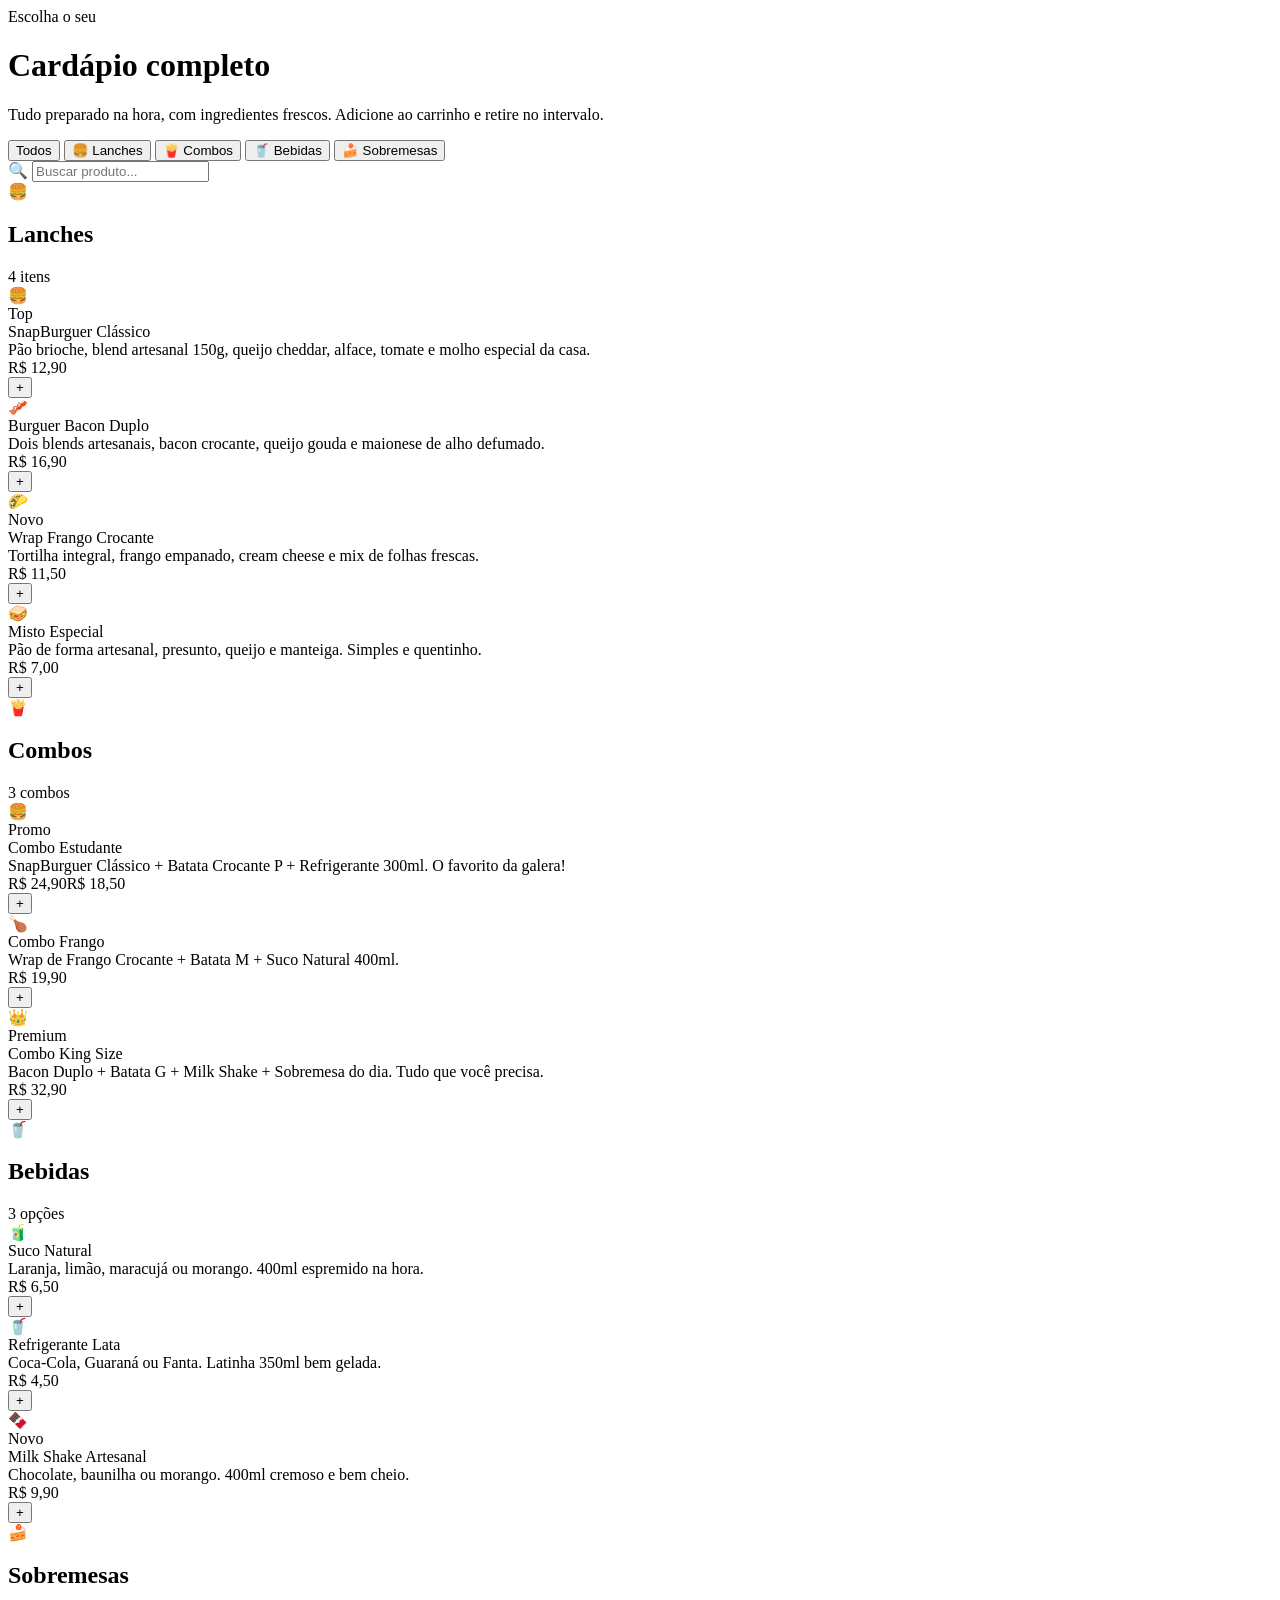
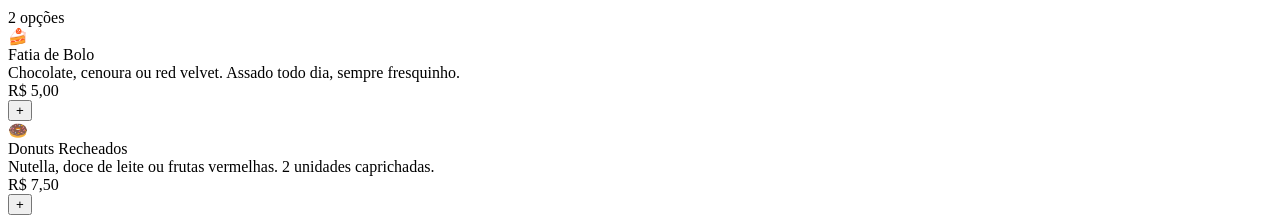
==== cardapio.html @ 7b3da9c2 "Add files via upload" ====
<!DOCTYPE html>
<html lang="pt-BR">
<head>
  <meta charset="UTF-8">
  <meta name="viewport" content="width=device-width, initial-scale=1.0">
  <title>Cardápio | SnapBite</title>
  <link rel="icon" href="data:image/svg+xml,<svg xmlns='http://www.w3.org/2000/svg' viewBox='0 0 100 100'><text y='.9em' font-size='90'>🍽️</text></svg>">
  <link rel="stylesheet" href="css/global.css">
  <link rel="stylesheet" href="css/cardapio.css">
</head>
<body>
  <script src="js/skeleton.js"></script>
  
  <main>
    <div class="page-hero">
      <div class="page-hero-inner">
        <span class="eyebrow">Escolha o seu</span>
        <h1>Cardápio completo</h1>
        <p>Tudo preparado na hora, com ingredientes frescos. Adicione ao carrinho e retire no intervalo.</p>
      </div>
    </div>

    <div class="filtros-wrap">
      <div class="filtros-inner">
        <button class="filtro-btn active" data-filtro="todos">Todos</button>
        <button class="filtro-btn" data-filtro="lanches">🍔 Lanches</button>
        <button class="filtro-btn" data-filtro="combos">🍟 Combos</button>
        <button class="filtro-btn" data-filtro="bebidas">🥤 Bebidas</button>
        <button class="filtro-btn" data-filtro="sobremesas">🍰 Sobremesas</button>
        <div class="busca-wrap">
          <span>🔍</span>
          <input type="text" id="busca-cardapio" placeholder="Buscar produto...">
        </div>
      </div>
    </div>

    <div class="cardapio-body">
      <!-- Lanches -->
      <div class="secao-bloco" id="sec-lanches">
        <div class="secao-header">
          <span class="secao-icon">🍔</span>
          <h2>Lanches</h2>
          <span class="secao-count">4 itens</span>
        </div>
        <div class="prods-grid">
          <div class="prod-card" data-categoria="lanches">
            <div class="prod-img">🍔<div class="prod-tags"><span class="tag tag-m">Top</span></div></div>
            <div class="prod-body">
              <div class="prod-nome">SnapBurguer Clássico</div>
              <div class="prod-desc">Pão brioche, blend artesanal 150g, queijo cheddar, alface, tomate e molho especial da casa.</div>
              <div class="prod-foot">
                <div class="prod-preco">R$ 12,90</div>
                <button class="btn-add" onclick="adicionarAoCarrinho({id:'snb1',nome:'SnapBurguer Clássico',preco:12.90,emoji:'🍔',desc:'Blend artesanal clássico'})">+</button>
              </div>
            </div>
          </div>
          <div class="prod-card" data-categoria="lanches">
            <div class="prod-img">🥓</div>
            <div class="prod-body">
              <div class="prod-nome">Burguer Bacon Duplo</div>
              <div class="prod-desc">Dois blends artesanais, bacon crocante, queijo gouda e maionese de alho defumado.</div>
              <div class="prod-foot">
                <div class="prod-preco">R$ 16,90</div>
                <button class="btn-add" onclick="adicionarAoCarrinho({id:'snb2',nome:'Burguer Bacon Duplo',preco:16.90,emoji:'🥓',desc:'Duplo com bacon'})">+</button>
              </div>
            </div>
          </div>
          <div class="prod-card" data-categoria="lanches">
            <div class="prod-img">🌮<div class="prod-tags"><span class="tag tag-o">Novo</span></div></div>
            <div class="prod-body">
              <div class="prod-nome">Wrap Frango Crocante</div>
              <div class="prod-desc">Tortilha integral, frango empanado, cream cheese e mix de folhas frescas.</div>
              <div class="prod-foot">
                <div class="prod-preco">R$ 11,50</div>
                <button class="btn-add" onclick="adicionarAoCarrinho({id:'snb3',nome:'Wrap Frango Crocante',preco:11.50,emoji:'🌮',desc:'Wrap crocante'})">+</button>
              </div>
            </div>
          </div>
          <div class="prod-card" data-categoria="lanches">
            <div class="prod-img">🥪</div>
            <div class="prod-body">
              <div class="prod-nome">Misto Especial</div>
              <div class="prod-desc">Pão de forma artesanal, presunto, queijo e manteiga. Simples e quentinho.</div>
              <div class="prod-foot">
                <div class="prod-preco">R$ 7,00</div>
                <button class="btn-add" onclick="adicionarAoCarrinho({id:'snb4',nome:'Misto Especial',preco:7.00,emoji:'🥪',desc:'Misto quentinho'})">+</button>
              </div>
            </div>
          </div>
        </div>
      </div>

      <!-- Combos -->
      <div class="secao-bloco" id="sec-combos">
        <div class="secao-header">
          <span class="secao-icon">🍟</span>
          <h2>Combos</h2>
          <span class="secao-count">3 combos</span>
        </div>
        <div class="prods-grid">
          <div class="prod-card" data-categoria="combos">
            <div class="prod-img">🍔<div class="prod-tags"><span class="tag tag-v">Promo</span></div></div>
            <div class="prod-body">
              <div class="prod-nome">Combo Estudante</div>
              <div class="prod-desc">SnapBurguer Clássico + Batata Crocante P + Refrigerante 300ml. O favorito da galera!</div>
              <div class="prod-foot">
                <div class="prod-preco"><span class="prod-preco-old">R$ 24,90</span>R$ 18,50</div>
                <button class="btn-add" onclick="adicionarAoCarrinho({id:'combo1',nome:'Combo Estudante',preco:18.50,emoji:'🍔',desc:'Burguer + Batata + Refri'})">+</button>
              </div>
            </div>
          </div>
          <div class="prod-card" data-categoria="combos">
            <div class="prod-img">🍗</div>
            <div class="prod-body">
              <div class="prod-nome">Combo Frango</div>
              <div class="prod-desc">Wrap de Frango Crocante + Batata M + Suco Natural 400ml.</div>
              <div class="prod-foot">
                <div class="prod-preco">R$ 19,90</div>
                <button class="btn-add" onclick="adicionarAoCarrinho({id:'combo2',nome:'Combo Frango',preco:19.90,emoji:'🍗',desc:'Wrap + Batata + Suco'})">+</button>
              </div>
            </div>
          </div>
          <div class="prod-card" data-categoria="combos">
            <div class="prod-img">👑<div class="prod-tags"><span class="tag tag-m">Premium</span></div></div>
            <div class="prod-body">
              <div class="prod-nome">Combo King Size</div>
              <div class="prod-desc">Bacon Duplo + Batata G + Milk Shake + Sobremesa do dia. Tudo que você precisa.</div>
              <div class="prod-foot">
                <div class="prod-preco">R$ 32,90</div>
                <button class="btn-add" onclick="adicionarAoCarrinho({id:'combo3',nome:'Combo King Size',preco:32.90,emoji:'👑',desc:'Combo premium completo'})">+</button>
              </div>
            </div>
          </div>
        </div>
      </div>

      <!-- Bebidas -->
      <div class="secao-bloco" id="sec-bebidas">
        <div class="secao-header">
          <span class="secao-icon">🥤</span>
          <h2>Bebidas</h2>
          <span class="secao-count">3 opções</span>
        </div>
        <div class="prods-grid">
          <div class="prod-card" data-categoria="bebidas">
            <div class="prod-img">🧃</div>
            <div class="prod-body">
              <div class="prod-nome">Suco Natural</div>
              <div class="prod-desc">Laranja, limão, maracujá ou morango. 400ml espremido na hora.</div>
              <div class="prod-foot">
                <div class="prod-preco">R$ 6,50</div>
                <button class="btn-add" onclick="adicionarAoCarrinho({id:'beb1',nome:'Suco Natural',preco:6.50,emoji:'🧃',desc:'400ml natural'})">+</button>
              </div>
            </div>
          </div>
          <div class="prod-card" data-categoria="bebidas">
            <div class="prod-img">🥤</div>
            <div class="prod-body">
              <div class="prod-nome">Refrigerante Lata</div>
              <div class="prod-desc">Coca-Cola, Guaraná ou Fanta. Latinha 350ml bem gelada.</div>
              <div class="prod-foot">
                <div class="prod-preco">R$ 4,50</div>
                <button class="btn-add" onclick="adicionarAoCarrinho({id:'beb2',nome:'Refrigerante Lata',preco:4.50,emoji:'🥤',desc:'Lata 350ml'})">+</button>
              </div>
            </div>
          </div>
          <div class="prod-card" data-categoria="bebidas">
            <div class="prod-img">🍫<div class="prod-tags"><span class="tag tag-o">Novo</span></div></div>
            <div class="prod-body">
              <div class="prod-nome">Milk Shake Artesanal</div>
              <div class="prod-desc">Chocolate, baunilha ou morango. 400ml cremoso e bem cheio.</div>
              <div class="prod-foot">
                <div class="prod-preco">R$ 9,90</div>
                <button class="btn-add" onclick="adicionarAoCarrinho({id:'beb3',nome:'Milk Shake Artesanal',preco:9.90,emoji:'🍫',desc:'Milk shake 400ml'})">+</button>
              </div>
            </div>
          </div>
        </div>
      </div>

      <!-- Sobremesas -->
      <div class="secao-bloco" id="sec-sobremesas">
        <div class="secao-header">
          <span class="secao-icon">🍰</span>
          <h2>Sobremesas</h2>
          <span class="secao-count">2 opções</span>
        </div>
        <div class="prods-grid">
          <div class="prod-card" data-categoria="sobremesas">
            <div class="prod-img">🍰</div>
            <div class="prod-body">
              <div class="prod-nome">Fatia de Bolo</div>
              <div class="prod-desc">Chocolate, cenoura ou red velvet. Assado todo dia, sempre fresquinho.</div>
              <div class="prod-foot">
                <div class="prod-preco">R$ 5,00</div>
                <button class="btn-add" onclick="adicionarAoCarrinho({id:'sob1',nome:'Fatia de Bolo',preco:5.00,emoji:'🍰',desc:'Bolo do dia'})">+</button>
              </div>
            </div>
          </div>
          <div class="prod-card" data-categoria="sobremesas">
            <div class="prod-img">🍩</div>
            <div class="prod-body">
              <div class="prod-nome">Donuts Recheados</div>
              <div class="prod-desc">Nutella, doce de leite ou frutas vermelhas. 2 unidades caprichadas.</div>
              <div class="prod-foot">
                <div class="prod-preco">R$ 7,50</div>
                <button class="btn-add" onclick="adicionarAoCarrinho({id:'sob2',nome:'Donuts Recheados',preco:7.50,emoji:'🍩',desc:'2 donuts recheados'})">+</button>
              </div>
            </div>
          </div>
        </div>
      </div>
    </div>
  </main>
  <script src="js/components.js"></script>
  <script src="js/app.js"></script>
<script type="module" src="backend/firebase-auth.js"></script>
</body>
</html>
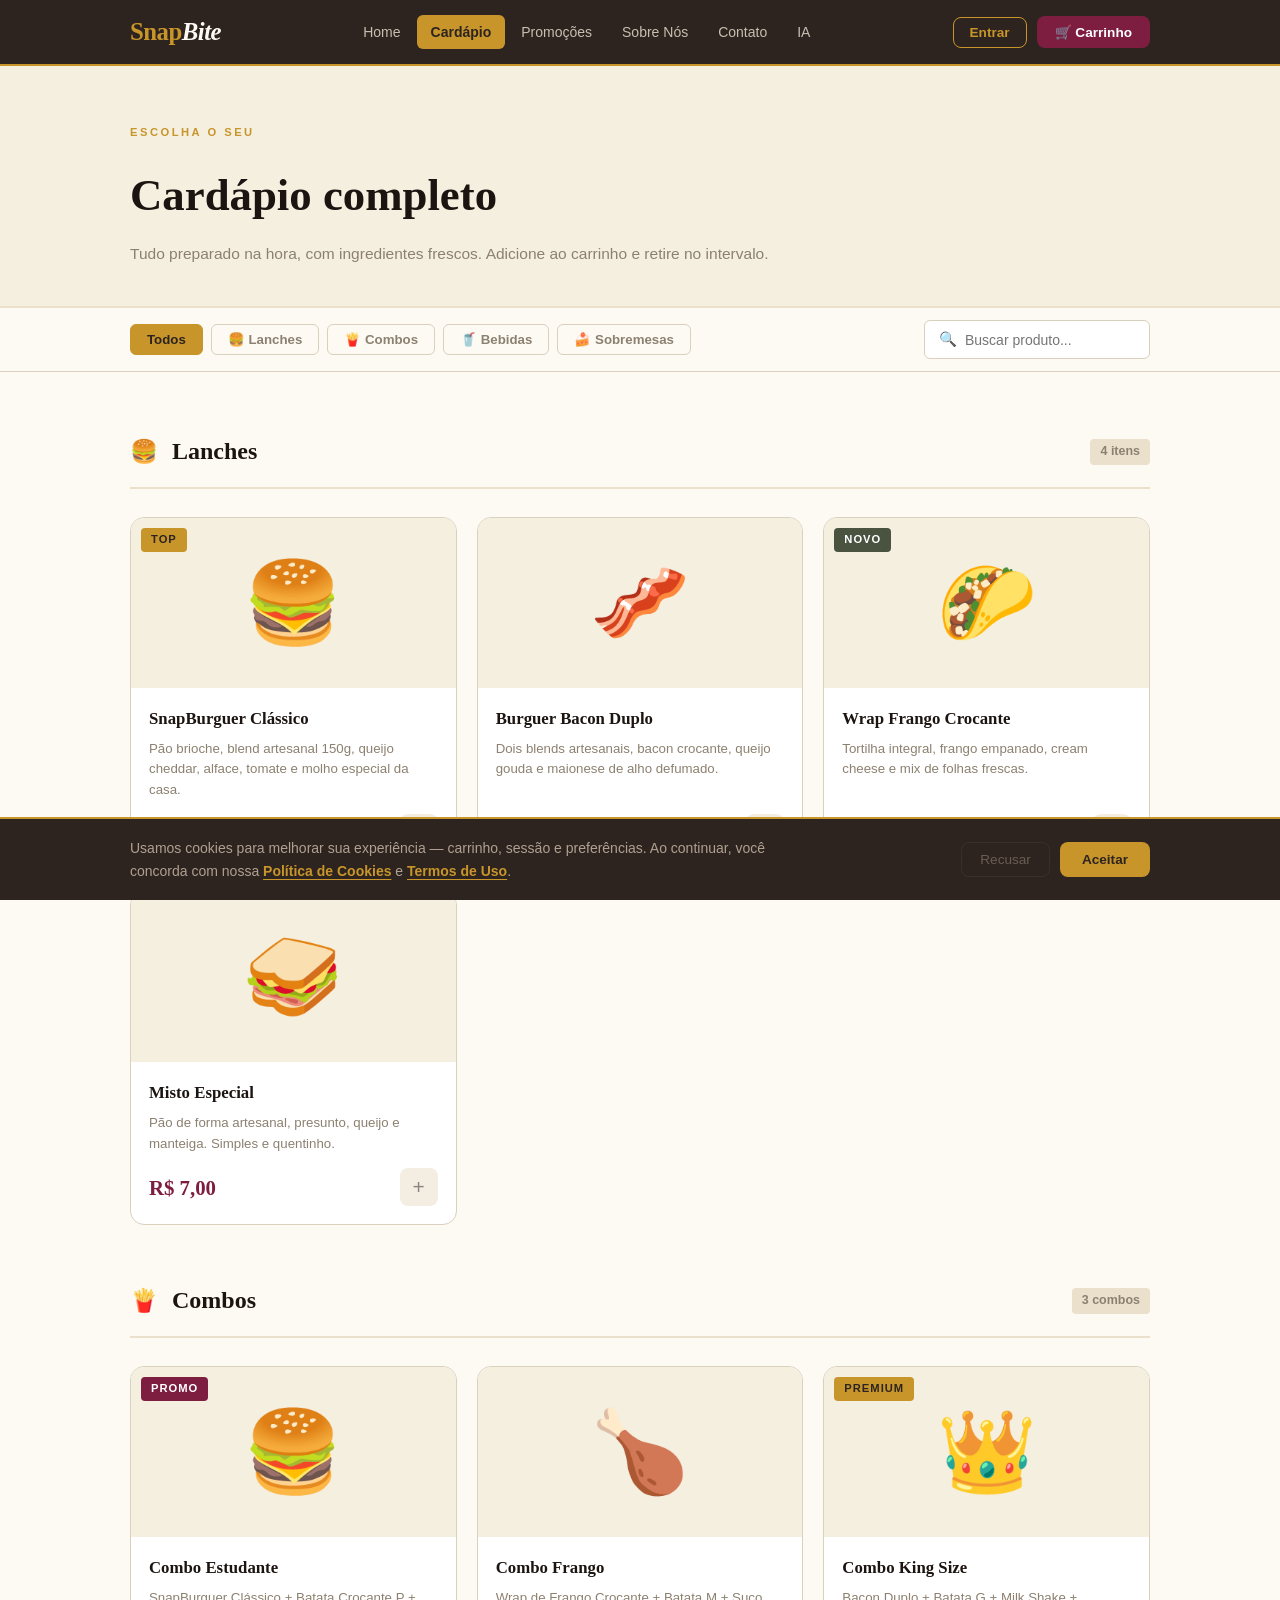
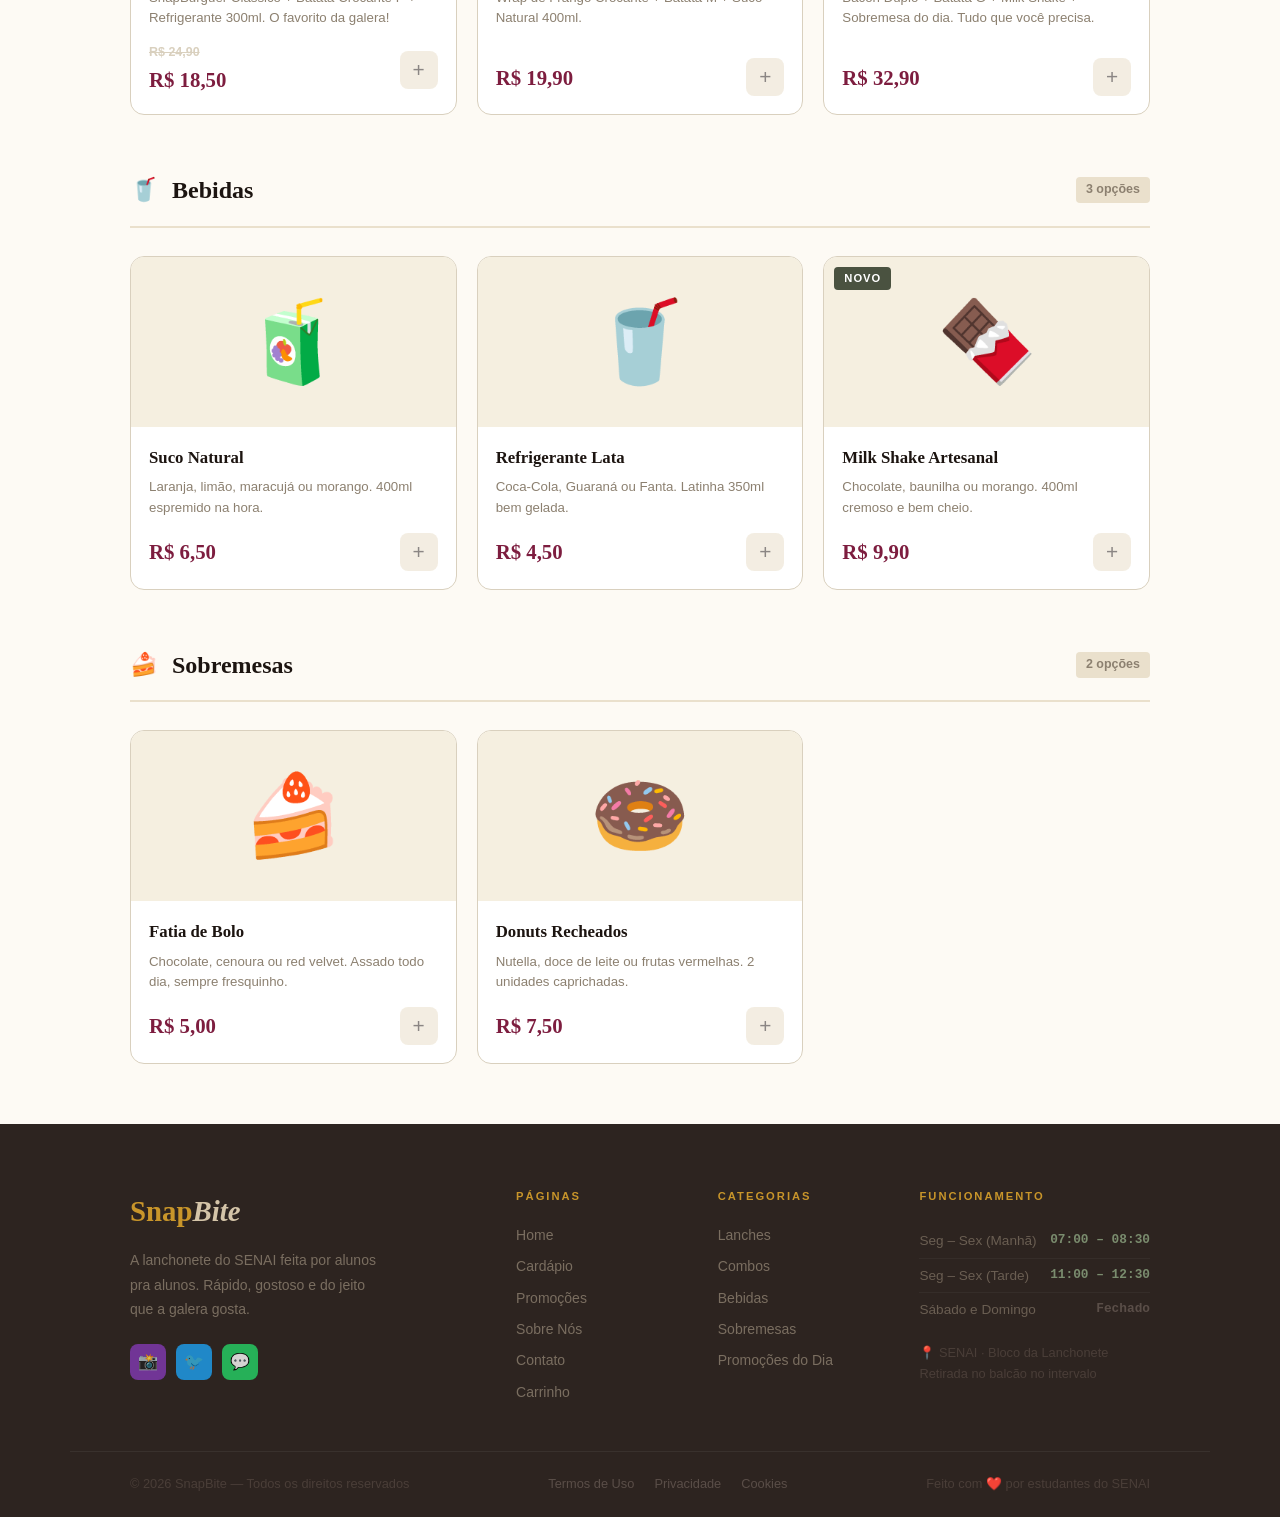
==== commit 3b360ce5: "Atualizar o cardapio.html" ====
--- a/cardapio.html
+++ b/cardapio.html
@@ -5,11 +5,11 @@
   <meta name="viewport" content="width=device-width, initial-scale=1.0">
   <title>Cardápio | SnapBite</title>
   <link rel="icon" href="data:image/svg+xml,<svg xmlns='http://www.w3.org/2000/svg' viewBox='0 0 100 100'><text y='.9em' font-size='90'>🍽️</text></svg>">
-  <link rel="stylesheet" href="css/global.css">
-  <link rel="stylesheet" href="css/cardapio.css">
+  <link rel="stylesheet" href="global.css">
+  <link rel="stylesheet" href="cardapio.css">
 </head>
 <body>
-  <script src="js/skeleton.js"></script>
+  <script src="skeleton.js"></script>
   
   <main>
     <div class="page-hero">
@@ -212,8 +212,8 @@
       </div>
     </div>
   </main>
-  <script src="js/components.js"></script>
-  <script src="js/app.js"></script>
-<script type="module" src="backend/firebase-auth.js"></script>
+  <script src="components.js"></script>
+  <script src="app.js"></script>
+<script type="module" src="firebase-auth.js"></script>
 </body>
 </html>
--- a/global.css
+++ b/global.css
@@ -0,0 +1,739 @@
+@import url('https://fonts.googleapis.com/css2?family=Playfair+Display:ital,wght@0,700;0,900;1,700&family=DM+Sans:wght@300;400;500;600;700&family=DM+Mono:wght@400;500&display=swap');
+
+:root {
+  --mostarda:   #C8952A;
+  --mostarda-cl:#F2D97A;
+  --vinho:      #7D1D3F;
+  --vinho-cl:   #A84060;
+  --creme:      #F5EFE0;
+  --creme-esc:  #EAE0CC;
+  --oliva:      #4A5240;
+  --oliva-cl:   #7A8C6E;
+  --terracota:  #C4533A;
+  --terracota-cl:#E8866F;
+  --off-white:  #FDFAF4;
+  --cinza-q:    #8C8070;
+  --cinza-borda:#D9D0BE;
+  --preto-q:    #1C1410;
+  --preto-mid:  #2D2420;
+  --sombra-s:  0 2px 12px rgba(28,20,16,0.08);
+  --sombra-m:  0 6px 28px rgba(28,20,16,0.12);
+  --sombra-g:  0 16px 56px rgba(28,20,16,0.18);
+  --radius:    14px;
+  --radius-sm: 8px;
+  --radius-xl: 24px;
+  --t:         0.22s cubic-bezier(.4,0,.2,1);
+  --max-w:     1140px;
+  --gutter:    clamp(20px, 5vw, 60px);
+}
+
+*, *::before, *::after { box-sizing: border-box; margin: 0; padding: 0; }
+html { scroll-behavior: smooth; }
+
+html, body {
+  width: 100%;
+  min-height: 100%;
+}
+
+body {
+  font-family: 'DM Sans', sans-serif;
+  background: var(--off-white);
+  color: var(--preto-q);
+  min-height: 100vh;
+  display: flex;
+  flex-direction: column;
+  font-size: 16px;
+  line-height: 1.6;
+}
+
+body > main {
+  flex: 1;
+  display: block;
+  width: 100%;
+}
+
+body > .footer {
+  margin-top: auto;
+  flex-shrink: 0;
+}
+
+a { color: inherit; text-decoration: none; }
+img { display: block; max-width: 100%; }
+button, input, select, textarea { font-family: inherit; }
+
+.container {
+  width: 100%;
+  max-width: var(--max-w);
+  margin-left: auto;
+  margin-right: auto;
+  padding-left: var(--gutter);
+  padding-right: var(--gutter);
+}
+
+/* ── NAVBAR ── */
+.navbar {
+  position: sticky;
+  top: 0;
+  z-index: 1000;
+  background: var(--preto-mid);
+  border-bottom: 2px solid var(--mostarda);
+}
+
+.navbar-inner {
+  max-width: var(--max-w);
+  margin: 0 auto;
+  padding: 0 var(--gutter);
+  height: 64px;
+  display: flex;
+  align-items: center;
+  justify-content: space-between;
+  gap: 24px;
+}
+
+.navbar-logo {
+  font-family: 'Playfair Display', serif;
+  font-size: 1.55rem;
+  font-weight: 900;
+  color: var(--mostarda);
+  letter-spacing: -0.5px;
+  flex-shrink: 0;
+}
+.navbar-logo em { font-style: italic; color: var(--off-white); font-weight: 700; }
+
+.navbar-links {
+  display: flex;
+  align-items: center;
+  gap: 2px;
+  list-style: none;
+}
+.navbar-links a {
+  display: block;
+  color: #C8BFB0;
+  font-size: 0.875rem;
+  font-weight: 500;
+  padding: 6px 14px;
+  border-radius: 6px;
+  transition: background var(--t), color var(--t);
+}
+.navbar-links a:hover { background: rgba(200,149,42,0.15); color: var(--mostarda-cl); }
+.navbar-links a.active { background: var(--mostarda); color: var(--preto-mid); font-weight: 700; }
+
+.navbar-actions { display: flex; align-items: center; gap: 10px; flex-shrink: 0; }
+
+.hamburger { display: none; flex-direction: column; gap: 4px; cursor: pointer; background: none; border: none; padding: 6px; }
+.hamburger span { display: block; width: 22px; height: 2px; background: var(--mostarda); border-radius: 2px; transition: var(--t); }
+
+.btn-carrinho {
+  position: relative;
+  background: var(--vinho);
+  color: #fff;
+  border: none;
+  border-radius: var(--radius-sm);
+  padding: 8px 18px;
+  font-weight: 600;
+  font-size: 0.85rem;
+  cursor: pointer;
+  display: flex;
+  align-items: center;
+  gap: 8px;
+  transition: background var(--t), transform var(--t);
+}
+.btn-carrinho:hover { background: var(--vinho-cl); transform: translateY(-1px); }
+
+.carrinho-badge {
+  background: var(--mostarda);
+  color: var(--preto-mid);
+  border-radius: 50%;
+  font-size: 0.65rem;
+  font-weight: 700;
+  width: 18px; height: 18px;
+  display: flex; align-items: center; justify-content: center;
+  position: absolute;
+  top: -7px; right: -7px;
+  border: 2px solid var(--preto-mid);
+}
+
+.btn-login-nav {
+  background: transparent;
+  color: var(--mostarda);
+  border: 1.5px solid var(--mostarda);
+  border-radius: var(--radius-sm);
+  padding: 7px 16px;
+  font-weight: 600;
+  font-size: 0.85rem;
+  cursor: pointer;
+  transition: background var(--t), color var(--t);
+}
+.btn-login-nav:hover { background: var(--mostarda); color: var(--preto-mid); }
+
+/* ── BOTÕES ── */
+.btn-primary {
+  background: var(--mostarda);
+  color: var(--preto-mid);
+  border: none;
+  border-radius: var(--radius-sm);
+  padding: 13px 28px;
+  font-weight: 700;
+  font-size: 0.925rem;
+  cursor: pointer;
+  transition: background var(--t), transform var(--t), box-shadow var(--t);
+  display: inline-flex;
+  align-items: center;
+  gap: 8px;
+}
+.btn-primary:hover { background: var(--mostarda-cl); transform: translateY(-2px); box-shadow: 0 6px 20px rgba(200,149,42,0.35); }
+
+.btn-secondary {
+  background: var(--vinho);
+  color: #fff;
+  border: none;
+  border-radius: var(--radius-sm);
+  padding: 12px 26px;
+  font-weight: 600;
+  font-size: 0.9rem;
+  cursor: pointer;
+  transition: background var(--t), transform var(--t);
+  display: inline-flex;
+  align-items: center;
+  gap: 8px;
+}
+.btn-secondary:hover { background: var(--vinho-cl); transform: translateY(-2px); }
+
+.btn-ghost {
+  background: transparent;
+  color: var(--oliva);
+  border: 1.5px solid var(--oliva);
+  border-radius: var(--radius-sm);
+  padding: 12px 26px;
+  font-weight: 600;
+  font-size: 0.9rem;
+  cursor: pointer;
+  transition: background var(--t), color var(--t);
+  display: inline-flex;
+  align-items: center;
+  gap: 8px;
+}
+.btn-ghost:hover { background: var(--oliva); color: #fff; }
+
+/* ── FOOTER ── */
+/* garante que o footer sempre fica no fundo */
+main {
+  flex: 1;
+}
+.footer {
+  margin-top: auto;
+}
+.footer {
+  background: var(--preto-mid);
+  color: #A09080;
+  flex-shrink: 0;
+  margin-top: auto;
+}
+
+.footer-main {
+  max-width: var(--max-w);
+  margin: 0 auto;
+  padding: 64px var(--gutter) 48px;
+  display: grid;
+  grid-template-columns: 2.2fr 1fr 1fr 1.5fr;
+  gap: 48px;
+  border-bottom: 1px solid rgba(255,255,255,0.06);
+}
+
+.footer-logo {
+  font-family: 'Playfair Display', serif;
+  font-size: 1.8rem;
+  font-weight: 900;
+  color: var(--mostarda);
+  display: block;
+  margin-bottom: 14px;
+}
+.footer-logo em { font-style: italic; color: #d4c4a8; font-weight: 700; }
+
+.footer-brand p { font-size: 0.875rem; line-height: 1.75; color: #7A6E60; max-width: 260px; }
+
+.footer-socials { display: flex; gap: 10px; margin-top: 22px; }
+
+.soc { width: 36px; height: 36px; border-radius: 8px; display: flex; align-items: center; justify-content: center; font-size: 1rem; cursor: pointer; transition: transform var(--t), opacity var(--t); opacity: 0.8; }
+.soc:hover { transform: translateY(-3px); opacity: 1; }
+.soc.ig { background: #833ab4; color: #fff; }
+.soc.tw { background: #1DA1F2; color: #fff; }
+.soc.wa { background: #25D366; color: #fff; }
+
+.footer-col h4 { font-size: 0.7rem; font-weight: 700; text-transform: uppercase; letter-spacing: 2px; color: var(--mostarda); margin-bottom: 18px; }
+.footer-col ul { list-style: none; display: flex; flex-direction: column; gap: 9px; }
+.footer-col ul a { font-size: 0.875rem; color: #7A6E60; transition: color var(--t), padding-left var(--t); display: block; }
+.footer-col ul a:hover { color: var(--creme); padding-left: 5px; }
+
+.horario-row { display: flex; justify-content: space-between; font-size: 0.85rem; gap: 12px; padding: 6px 0; border-bottom: 1px solid rgba(255,255,255,0.04); }
+.horario-row:last-of-type { border-bottom: none; }
+.horario-row .dia { color: #6A5E52; }
+.horario-row .hr { color: var(--oliva-cl); font-weight: 600; font-family: 'DM Mono', monospace; font-size: 0.8rem; }
+.horario-row.off .hr { color: #5A4E48; }
+
+.footer-bottom-bar {
+  max-width: var(--max-w);
+  margin: 0 auto;
+  padding: 22px var(--gutter);
+  display: flex;
+  align-items: center;
+  justify-content: space-between;
+  gap: 16px;
+  flex-wrap: wrap;
+  font-size: 0.8rem;
+  color: #4A3E38;
+}
+.footer-bottom-bar a { color: #5A4E48; transition: color var(--t); }
+.footer-bottom-bar a:hover { color: var(--mostarda); }
+
+/* ── COOKIE ── */
+.cookie-banner {
+  position: fixed;
+  bottom: 0; left: 0; right: 0;
+  z-index: 9999;
+  background: var(--preto-mid);
+  border-top: 2px solid var(--mostarda);
+  transform: translateY(0);
+  transition: transform 0.4s cubic-bezier(.4,0,.2,1);
+}
+.cookie-banner.hidden { transform: translateY(110%); }
+.cookie-inner { max-width: var(--max-w); margin: 0 auto; padding: 18px var(--gutter); display: flex; align-items: center; justify-content: space-between; gap: 24px; flex-wrap: wrap; }
+.cookie-text { font-size: 0.875rem; color: #B0A090; line-height: 1.6; max-width: 640px; }
+.cookie-text a { color: var(--mostarda); font-weight: 600; text-decoration: underline; text-underline-offset: 3px; }
+.cookie-btns { display: flex; gap: 10px; flex-shrink: 0; }
+.btn-ck-ok { background: var(--mostarda); color: var(--preto-mid); border: none; border-radius: var(--radius-sm); padding: 9px 22px; font-weight: 700; font-size: 0.85rem; cursor: pointer; transition: background var(--t); }
+.btn-ck-ok:hover { background: var(--mostarda-cl); }
+.btn-ck-no { background: transparent; color: #6A5E52; border: 1px solid #3A3028; border-radius: var(--radius-sm); padding: 9px 18px; font-size: 0.85rem; cursor: pointer; transition: border-color var(--t), color var(--t); }
+.btn-ck-no:hover { border-color: #6A5E52; color: #B0A090; }
+
+/* ── MODAL ── */
+.modal-overlay { position: fixed; inset: 0; background: rgba(28,20,16,0.72); z-index: 5000; display: flex; align-items: center; justify-content: center; padding: 20px; opacity: 0; pointer-events: none; transition: opacity 0.28s; backdrop-filter: blur(3px); }
+.modal-overlay.active { opacity: 1; pointer-events: all; }
+.modal-box { background: var(--off-white); border-radius: var(--radius-xl); padding: 40px; max-width: 440px; width: 100%; box-shadow: var(--sombra-g); transform: translateY(24px) scale(0.98); transition: transform 0.32s cubic-bezier(.4,0,.2,1); position: relative; border-top: 4px solid var(--mostarda); }
+.modal-overlay.active .modal-box { transform: translateY(0) scale(1); }
+.modal-close { position: absolute; top: 14px; right: 18px; background: none; border: none; font-size: 1.3rem; cursor: pointer; color: var(--cinza-q); line-height: 1; transition: color var(--t); }
+.modal-close:hover { color: var(--terracota); }
+.modal-box h2 { font-family: 'Playfair Display', serif; font-size: 1.7rem; font-weight: 900; color: var(--preto-q); margin-bottom: 5px; }
+.modal-sub { color: var(--cinza-q); font-size: 0.9rem; margin-bottom: 26px; }
+.modal-tabs { display: flex; gap: 3px; background: var(--creme-esc); border-radius: var(--radius-sm); padding: 3px; margin-bottom: 22px; }
+.modal-tab { flex: 1; padding: 8px; border-radius: 6px; cursor: pointer; font-weight: 600; font-size: 0.875rem; color: var(--cinza-q); border: none; background: none; transition: background var(--t), color var(--t); text-align: center; }
+.modal-tab.active { background: var(--off-white); color: var(--preto-q); box-shadow: var(--sombra-s); }
+.tab-content { display: none; }
+.tab-content.active { display: block; }
+.social-btns { display: flex; flex-direction: column; gap: 10px; margin-bottom: 20px; }
+.btn-soc { display: flex; align-items: center; gap: 12px; border: 1.5px solid var(--cinza-borda); border-radius: var(--radius-sm); padding: 11px 16px; font-weight: 600; font-size: 0.9rem; cursor: pointer; background: #fff; color: var(--preto-q); transition: border-color var(--t), box-shadow var(--t), transform var(--t); }
+.btn-soc:hover { border-color: var(--mostarda); box-shadow: 0 3px 12px rgba(200,149,42,0.15); transform: translateY(-1px); }
+.btn-soc img { width: 20px; height: 20px; border-radius: 4px; }
+.divider { display: flex; align-items: center; gap: 10px; margin-bottom: 18px; font-size: 0.8rem; color: var(--cinza-borda); font-weight: 500; letter-spacing: 0.5px; text-transform: uppercase; }
+.divider::before, .divider::after { content: ''; flex: 1; height: 1px; background: var(--cinza-borda); }
+.form-group { margin-bottom: 14px; }
+.form-group label { display: block; font-size: 0.8rem; font-weight: 700; color: var(--oliva); margin-bottom: 6px; text-transform: uppercase; letter-spacing: 0.8px; }
+.form-group input { width: 100%; padding: 11px 14px; border: 1.5px solid var(--cinza-borda); border-radius: var(--radius-sm); font-size: 0.9rem; background: #fff; transition: border-color var(--t); outline: none; color: var(--preto-q); }
+.form-group input:focus { border-color: var(--mostarda); }
+.modal-sucesso .modal-box { text-align: center; border-top-color: var(--oliva-cl); }
+.sucesso-icon { font-size: 4rem; margin-bottom: 14px; }
+.modal-sucesso h2 { color: var(--oliva); font-size: 1.6rem; margin-bottom: 12px; }
+.msg-compra { background: var(--creme-esc); border-left: 4px solid var(--oliva-cl); border-radius: var(--radius-sm); padding: 18px; font-size: 0.95rem; line-height: 1.7; color: var(--preto-mid); text-align: left; margin: 18px 0 24px; font-weight: 500; }
+
+/* ── TOAST ── */
+.toast-container { position: fixed; bottom: 28px; right: 28px; z-index: 8000; display: flex; flex-direction: column; gap: 10px; }
+.toast { background: var(--preto-mid); color: var(--creme); padding: 14px 20px; border-radius: var(--radius-sm); display: flex; align-items: center; gap: 10px; font-size: 0.875rem; font-weight: 500; max-width: 320px; box-shadow: var(--sombra-g); animation: toastIn 0.3s cubic-bezier(.4,0,.2,1); border-left: 3px solid var(--oliva-cl); }
+.toast.success { border-left-color: var(--oliva-cl); }
+.toast.error { border-left-color: var(--terracota); }
+.toast.warning { border-left-color: var(--mostarda); }
+.toast.info { border-left-color: var(--vinho-cl); }
+.toast .toast-icon { font-size: 1.1rem; flex-shrink: 0; }
+@keyframes toastIn { from { transform: translateX(50px); opacity: 0; } to { transform: translateX(0); opacity: 1; } }
+
+/* ── UTILS ── */
+.eyebrow { display: inline-block; font-size: 0.7rem; font-weight: 700; text-transform: uppercase; letter-spacing: 2.5px; color: var(--mostarda); margin-bottom: 10px; }
+.section-title { font-family: 'Playfair Display', serif; font-size: clamp(1.7rem, 3.5vw, 2.4rem); font-weight: 900; color: var(--preto-q); line-height: 1.15; margin-bottom: 10px; }
+.section-lead { color: var(--cinza-q); font-size: 1rem; line-height: 1.7; max-width: 560px; }
+.tag { display: inline-block; padding: 3px 10px; border-radius: 4px; font-size: 0.7rem; font-weight: 700; text-transform: uppercase; letter-spacing: 1px; }
+.tag-m { background: var(--mostarda); color: var(--preto-mid); }
+.tag-v { background: var(--vinho); color: #fff; }
+.tag-o { background: var(--oliva); color: #fff; }
+.tag-t { background: var(--terracota); color: #fff; }
+
+/* ── RESPONSIVO ── */
+@media (max-width: 900px) {
+  .navbar-links { display: none; flex-direction: column; gap: 4px; position: absolute; top: 64px; left: 0; right: 0; background: var(--preto-mid); padding: 16px var(--gutter) 20px; border-bottom: 2px solid var(--mostarda); }
+  .navbar-links.open { display: flex; }
+  .navbar-links a { padding: 10px 14px; border-radius: var(--radius-sm); }
+  .navbar-inner { position: relative; }
+  .hamburger { display: flex; }
+  .footer-main { grid-template-columns: 1fr 1fr; gap: 32px; }
+}
+@media (max-width: 560px) {
+  .footer-main { grid-template-columns: 1fr; gap: 28px; }
+  .modal-box { padding: 28px 20px; }
+  .cookie-inner { flex-direction: column; align-items: flex-start; }
+}
+
+/* ─────────────────────────────────────────
+   MODAL DE PAGAMENTO
+   ───────────────────────────────────────── */
+.pagamento-box {
+  max-width: 500px;
+  border-top-color: var(--oliva-cl);
+}
+
+.pag-total-pill {
+  display: inline-block;
+  background: var(--creme-esc);
+  border: 1.5px solid var(--cinza-borda);
+  border-radius: 50px;
+  padding: 6px 18px;
+  font-family: 'DM Mono', monospace;
+  font-size: 1rem;
+  font-weight: 600;
+  color: var(--vinho);
+  margin-bottom: 24px;
+}
+
+.metodos-grid {
+  display: grid;
+  grid-template-columns: 1fr 1fr;
+  gap: 12px;
+  margin-bottom: 20px;
+}
+
+.metodo-btn {
+  display: flex;
+  align-items: center;
+  gap: 12px;
+  border: 2px solid var(--cinza-borda);
+  border-radius: var(--radius);
+  padding: 14px 16px;
+  background: #fff;
+  cursor: pointer;
+  text-align: left;
+  transition: border-color var(--t), box-shadow var(--t), background var(--t);
+  position: relative;
+}
+
+.metodo-btn:hover {
+  border-color: var(--mostarda);
+  box-shadow: 0 4px 16px rgba(200,149,42,0.15);
+}
+
+.metodo-btn.ativo {
+  border-color: var(--oliva);
+  background: rgba(74,82,64,0.04);
+  box-shadow: 0 4px 16px rgba(74,82,64,0.15);
+}
+
+.metodo-icon {
+  font-size: 1.6rem;
+  flex-shrink: 0;
+  width: 36px;
+  text-align: center;
+}
+
+.metodo-info {
+  display: flex;
+  flex-direction: column;
+  gap: 2px;
+  flex: 1;
+}
+
+.metodo-nome {
+  font-weight: 700;
+  font-size: 0.95rem;
+  color: var(--preto-q);
+}
+
+.metodo-desc {
+  font-size: 0.75rem;
+  color: var(--cinza-q);
+}
+
+.metodo-check {
+  font-size: 0.8rem;
+  font-weight: 900;
+  color: var(--oliva-cl);
+  opacity: 0;
+  transition: opacity var(--t);
+  flex-shrink: 0;
+}
+
+.metodo-btn.ativo .metodo-check { opacity: 1; }
+
+.pag-extra {
+  margin-bottom: 16px;
+  animation: fadeInPag 0.25s ease;
+}
+
+@keyframes fadeInPag {
+  from { opacity: 0; transform: translateY(8px); }
+  to   { opacity: 1; transform: translateY(0); }
+}
+
+.btn-confirmar-pag {
+  width: 100%;
+  padding: 15px;
+  background: var(--oliva);
+  color: #fff;
+  border: none;
+  border-radius: var(--radius-sm);
+  font-weight: 700;
+  font-size: 0.97rem;
+  cursor: pointer;
+  margin-top: 8px;
+  transition: background var(--t), opacity var(--t), transform var(--t), box-shadow var(--t);
+  display: flex;
+  align-items: center;
+  justify-content: center;
+  gap: 8px;
+}
+
+.btn-confirmar-pag:not(:disabled):hover {
+  background: #3a4132;
+  transform: translateY(-2px);
+  box-shadow: 0 6px 20px rgba(74,82,64,0.35);
+}
+
+.btn-confirmar-pag:disabled {
+  opacity: 0.38;
+  cursor: not-allowed;
+}
+
+/* ═══════════════════════════════════════════════════════
+   SKELETON LOADING — SnapBite
+   Sistema de esqueleto animado para carregamento de página
+   ═══════════════════════════════════════════════════════ */
+
+/* ── Tela de splash ao carregar a página ── */
+#snapbite-splash {
+  position: fixed;
+  inset: 0;
+  z-index: 99999;
+  background: var(--preto-mid);
+  display: flex;
+  flex-direction: column;
+  align-items: center;
+  justify-content: center;
+  gap: 28px;
+  transition: opacity 0.5s cubic-bezier(.4,0,.2,1), visibility 0.5s;
+}
+
+#snapbite-splash.hidden {
+  opacity: 0;
+  visibility: hidden;
+  pointer-events: none;
+}
+
+.splash-logo {
+  font-family: 'Playfair Display', serif;
+  font-size: 2.8rem;
+  font-weight: 900;
+  color: var(--mostarda);
+  letter-spacing: -1px;
+  animation: splashPulse 1.6s ease-in-out infinite;
+}
+
+.splash-logo em {
+  font-style: italic;
+  color: var(--off-white);
+  font-weight: 700;
+}
+
+@keyframes splashPulse {
+  0%, 100% { opacity: 1; transform: scale(1); }
+  50%       { opacity: 0.7; transform: scale(0.97); }
+}
+
+.splash-bar-wrap {
+  width: 200px;
+  height: 3px;
+  background: rgba(255,255,255,0.08);
+  border-radius: 99px;
+  overflow: hidden;
+}
+
+.splash-bar {
+  height: 100%;
+  width: 0%;
+  background: linear-gradient(90deg, var(--mostarda), var(--mostarda-cl));
+  border-radius: 99px;
+  transition: width 0.35s cubic-bezier(.4,0,.2,1);
+  box-shadow: 0 0 12px rgba(200,149,42,0.5);
+}
+
+.splash-tagline {
+  font-size: 0.75rem;
+  font-weight: 600;
+  letter-spacing: 3px;
+  text-transform: uppercase;
+  color: #6A5E52;
+}
+
+/* ── Shimmer base — aplicado em qualquer elemento ── */
+.sk {
+  background: linear-gradient(
+    90deg,
+    var(--creme-esc) 25%,
+    #f0e8d4 50%,
+    var(--creme-esc) 75%
+  );
+  background-size: 200% 100%;
+  animation: shimmer 1.6s infinite linear;
+  border-radius: 6px;
+  display: block;
+}
+
+@keyframes shimmer {
+  0%   { background-position: 200% 0; }
+  100% { background-position: -200% 0; }
+}
+
+/* ── Wrapper que envolve o conteúdo real e o skeleton ── */
+.sk-wrap { position: relative; }
+
+.sk-wrap .sk-layer {
+  position: absolute;
+  inset: 0;
+  z-index: 10;
+  background: var(--off-white);
+  transition: opacity 0.4s ease, visibility 0.4s;
+}
+
+.sk-wrap.loaded .sk-layer {
+  opacity: 0;
+  visibility: hidden;
+  pointer-events: none;
+}
+
+/* ── Skeleton: card de produto ── */
+.sk-prod-card {
+  background: #fff;
+  border: 1.5px solid var(--cinza-borda);
+  border-radius: var(--radius);
+  overflow: hidden;
+  display: flex;
+  flex-direction: column;
+}
+
+.sk-prod-img {
+  height: 170px;
+  width: 100%;
+}
+
+.sk-prod-body {
+  padding: 18px;
+  display: flex;
+  flex-direction: column;
+  gap: 10px;
+}
+
+.sk-prod-nome  { height: 18px; width: 70%; }
+.sk-prod-desc1 { height: 13px; width: 100%; }
+.sk-prod-desc2 { height: 13px; width: 80%; }
+.sk-prod-foot  {
+  display: flex;
+  align-items: center;
+  justify-content: space-between;
+  margin-top: 8px;
+}
+.sk-prod-preco { height: 22px; width: 60px; }
+.sk-prod-btn   { height: 38px; width: 38px; border-radius: 8px; }
+
+/* ── Skeleton: hero da home ── */
+.sk-hero-tag   { height: 24px; width: 160px; border-radius: 4px; }
+.sk-hero-h1-1  { height: 54px; width: 90%; margin-top: 16px; border-radius: 8px; }
+.sk-hero-h1-2  { height: 54px; width: 70%; margin-top: 10px; border-radius: 8px; }
+.sk-hero-p     { height: 16px; width: 95%; margin-top: 18px; }
+.sk-hero-p2    { height: 16px; width: 80%; margin-top: 8px; }
+.sk-hero-ctas  { display: flex; gap: 12px; margin-top: 32px; }
+.sk-hero-btn   { height: 48px; width: 160px; border-radius: var(--radius-sm); }
+.sk-hero-btn2  { height: 48px; width: 140px; border-radius: var(--radius-sm); }
+.sk-hero-nums  { display: flex; gap: 0; margin-top: 48px; border: 1px solid var(--creme-esc); border-radius: var(--radius-sm); overflow: hidden; width: fit-content; }
+.sk-hero-num   { padding: 14px 24px; border-right: 1px solid var(--creme-esc); display: flex; flex-direction: column; gap: 6px; align-items: center; }
+.sk-hero-num:last-child { border-right: none; }
+.sk-hero-num-val { height: 26px; width: 52px; border-radius: 4px; }
+.sk-hero-num-lab { height: 11px; width: 62px; border-radius: 3px; }
+
+.sk-hero-card {
+  background: var(--creme);
+  border-radius: var(--radius-xl);
+  padding: 36px 32px;
+  max-width: 340px;
+  margin-left: auto;
+  display: flex;
+  flex-direction: column;
+  align-items: center;
+  gap: 14px;
+}
+.sk-hero-card-img   { height: 96px; width: 96px; border-radius: 50%; margin-bottom: 6px; }
+.sk-hero-card-nome  { height: 22px; width: 80%; border-radius: 6px; }
+.sk-hero-card-desc  { height: 14px; width: 90%; }
+.sk-hero-card-desc2 { height: 14px; width: 70%; }
+.sk-hero-card-row   { display: flex; align-items: center; justify-content: space-between; width: 100%; margin-top: 6px; }
+.sk-hero-card-preco { height: 28px; width: 72px; border-radius: 6px; }
+.sk-hero-card-btn   { height: 40px; width: 90px; border-radius: var(--radius-sm); }
+
+/* ── Skeleton: depoimento ── */
+.sk-depo-card {
+  background: var(--off-white);
+  border: 1px solid var(--cinza-borda);
+  border-radius: var(--radius);
+  padding: 28px;
+  display: flex;
+  flex-direction: column;
+  gap: 14px;
+}
+.sk-depo-stars { height: 14px; width: 90px; border-radius: 3px; }
+.sk-depo-t1    { height: 14px; width: 100%; }
+.sk-depo-t2    { height: 14px; width: 95%; }
+.sk-depo-t3    { height: 14px; width: 75%; }
+.sk-depo-autor { display: flex; align-items: center; gap: 12px; margin-top: 6px; }
+.sk-depo-av    { width: 40px; height: 40px; border-radius: 50%; flex-shrink: 0; }
+.sk-depo-info  { display: flex; flex-direction: column; gap: 6px; flex: 1; }
+.sk-depo-nome  { height: 13px; width: 100px; }
+.sk-depo-cargo { height: 11px; width: 130px; }
+
+/* ── Skeleton: página hero genérica (cardápio, carrinho, etc.) ── */
+.sk-page-hero {
+  background: var(--creme);
+  border-bottom: 2px solid var(--creme-esc);
+  padding: 52px 0 40px;
+}
+.sk-page-hero-inner {
+  max-width: var(--max-w);
+  margin: 0 auto;
+  padding: 0 var(--gutter);
+  display: flex;
+  flex-direction: column;
+  gap: 14px;
+}
+.sk-ph-eye  { height: 14px; width: 90px; }
+.sk-ph-h1   { height: 44px; width: 340px; border-radius: 8px; }
+.sk-ph-p    { height: 14px; width: 480px; max-width: 90%; }
+
+/* ── Progress bar no topo (NProgress style) ── */
+#sk-topbar {
+  position: fixed;
+  top: 0;
+  left: 0;
+  height: 3px;
+  width: 0%;
+  background: linear-gradient(90deg, var(--mostarda), var(--mostarda-cl));
+  z-index: 999999;
+  box-shadow: 0 0 10px rgba(200,149,42,0.6);
+  transition: width 0.3s ease, opacity 0.4s ease;
+  border-radius: 0 2px 2px 0;
+}
+
+#sk-topbar::after {
+  content: '';
+  position: absolute;
+  right: 0;
+  top: 50%;
+  transform: translateY(-50%);
+  width: 80px;
+  height: 100%;
+  background: linear-gradient(90deg, transparent, var(--mostarda-cl));
+  filter: blur(4px);
+  border-radius: 99px;
+}
+
--- a/cardapio.css
+++ b/cardapio.css
@@ -0,0 +1,111 @@
+/* CARDAPIO.CSS */
+
+.page-hero {
+  background: var(--creme);
+  border-bottom: 2px solid var(--creme-esc);
+  padding: 52px 0 40px;
+}
+.page-hero-inner { max-width: var(--max-w); margin: 0 auto; padding: 0 var(--gutter); }
+.page-hero h1 { font-family: 'Playfair Display', serif; font-size: clamp(2rem,4vw,2.8rem); font-weight: 900; color: var(--preto-q); margin: 8px 0 10px; }
+.page-hero p { color: var(--cinza-q); font-size: 0.97rem; }
+
+.filtros-wrap { background: var(--off-white); border-bottom: 1px solid var(--cinza-borda); position: sticky; top: 64px; z-index: 90; }
+.filtros-inner { max-width: var(--max-w); margin: 0 auto; padding: 12px var(--gutter); display: flex; align-items: center; gap: 8px; flex-wrap: wrap; }
+
+.filtro-btn {
+  background: none;
+  border: 1.5px solid var(--cinza-borda);
+  border-radius: 6px;
+  padding: 7px 16px;
+  font-size: 0.83rem;
+  font-weight: 600;
+  color: var(--cinza-q);
+  cursor: pointer;
+  transition: all var(--t);
+  display: flex; align-items: center; gap: 6px;
+  white-space: nowrap;
+}
+.filtro-btn:hover { border-color: var(--mostarda); color: var(--mostarda); }
+.filtro-btn.active { background: var(--mostarda); border-color: var(--mostarda); color: var(--preto-mid); }
+
+.busca-wrap {
+  margin-left: auto;
+  display: flex;
+  align-items: center;
+  gap: 8px;
+  border: 1.5px solid var(--cinza-borda);
+  border-radius: 6px;
+  padding: 7px 14px;
+  background: #fff;
+  transition: border-color var(--t);
+}
+.busca-wrap:focus-within { border-color: var(--mostarda); }
+.busca-wrap input { border: none; outline: none; font-size: 0.875rem; color: var(--preto-q); background: none; width: 170px; }
+.busca-wrap span { color: var(--cinza-borda); font-size: 0.9rem; }
+
+.cardapio-body { max-width: var(--max-w); margin: 0 auto; padding: 60px var(--gutter); }
+
+.secao-bloco + .secao-bloco { margin-top: 56px; }
+
+.secao-header {
+  display: flex; align-items: center; gap: 14px;
+  margin-bottom: 28px;
+  padding-bottom: 16px;
+  border-bottom: 2px solid var(--creme-esc);
+}
+.secao-icon { font-size: 1.4rem; }
+.secao-header h2 { font-family: 'Playfair Display', serif; font-size: 1.5rem; font-weight: 700; color: var(--preto-q); }
+.secao-count { font-size: 0.78rem; color: var(--cinza-q); background: var(--creme-esc); padding: 3px 10px; border-radius: 4px; font-weight: 600; margin-left: auto; }
+
+.prods-grid { display: grid; grid-template-columns: repeat(auto-fill, minmax(260px, 1fr)); gap: 20px; }
+
+.prod-card {
+  background: #fff;
+  border-radius: var(--radius);
+  border: 1.5px solid var(--cinza-borda);
+  overflow: hidden;
+  display: flex;
+  flex-direction: column;
+  transition: transform var(--t), box-shadow var(--t), border-color var(--t);
+  cursor: pointer;
+}
+.prod-card:hover { transform: translateY(-5px); box-shadow: var(--sombra-m); border-color: var(--mostarda); }
+
+.prod-img {
+  background: var(--creme);
+  height: 170px;
+  display: flex; align-items: center; justify-content: center;
+  font-size: 5rem;
+  position: relative;
+  transition: background var(--t);
+}
+.prod-card:hover .prod-img { background: #f0e6cc; }
+
+.prod-tags { position: absolute; top: 10px; left: 10px; display: flex; flex-direction: column; gap: 5px; }
+
+.prod-body { padding: 18px; flex: 1; display: flex; flex-direction: column; }
+.prod-nome { font-family: 'Playfair Display', serif; font-size: 1.05rem; font-weight: 700; color: var(--preto-q); margin-bottom: 6px; }
+.prod-desc { font-size: 0.83rem; color: var(--cinza-q); line-height: 1.55; margin-bottom: 14px; flex: 1; }
+
+.prod-foot { display: flex; align-items: center; justify-content: space-between; margin-top: auto; }
+.prod-preco { font-family: 'Playfair Display', serif; font-size: 1.3rem; font-weight: 700; color: var(--vinho); }
+.prod-preco-old { font-size: 0.78rem; color: var(--cinza-borda); text-decoration: line-through; display: block; font-family: 'DM Sans', sans-serif; }
+
+.btn-add {
+  width: 38px; height: 38px;
+  border-radius: 8px;
+  border: none;
+  background: var(--creme-esc);
+  color: var(--preto-mid);
+  font-size: 1.3rem;
+  cursor: pointer;
+  display: flex; align-items: center; justify-content: center;
+  transition: background var(--t), transform var(--t), color var(--t);
+}
+.btn-add:hover { background: var(--mostarda); color: var(--preto-mid); transform: scale(1.1); }
+
+@media (max-width: 640px) {
+  .filtros-inner { overflow-x: auto; flex-wrap: nowrap; -webkit-overflow-scrolling: touch; }
+  .busca-wrap { margin-left: 0; }
+  .busca-wrap input { width: 120px; }
+}
